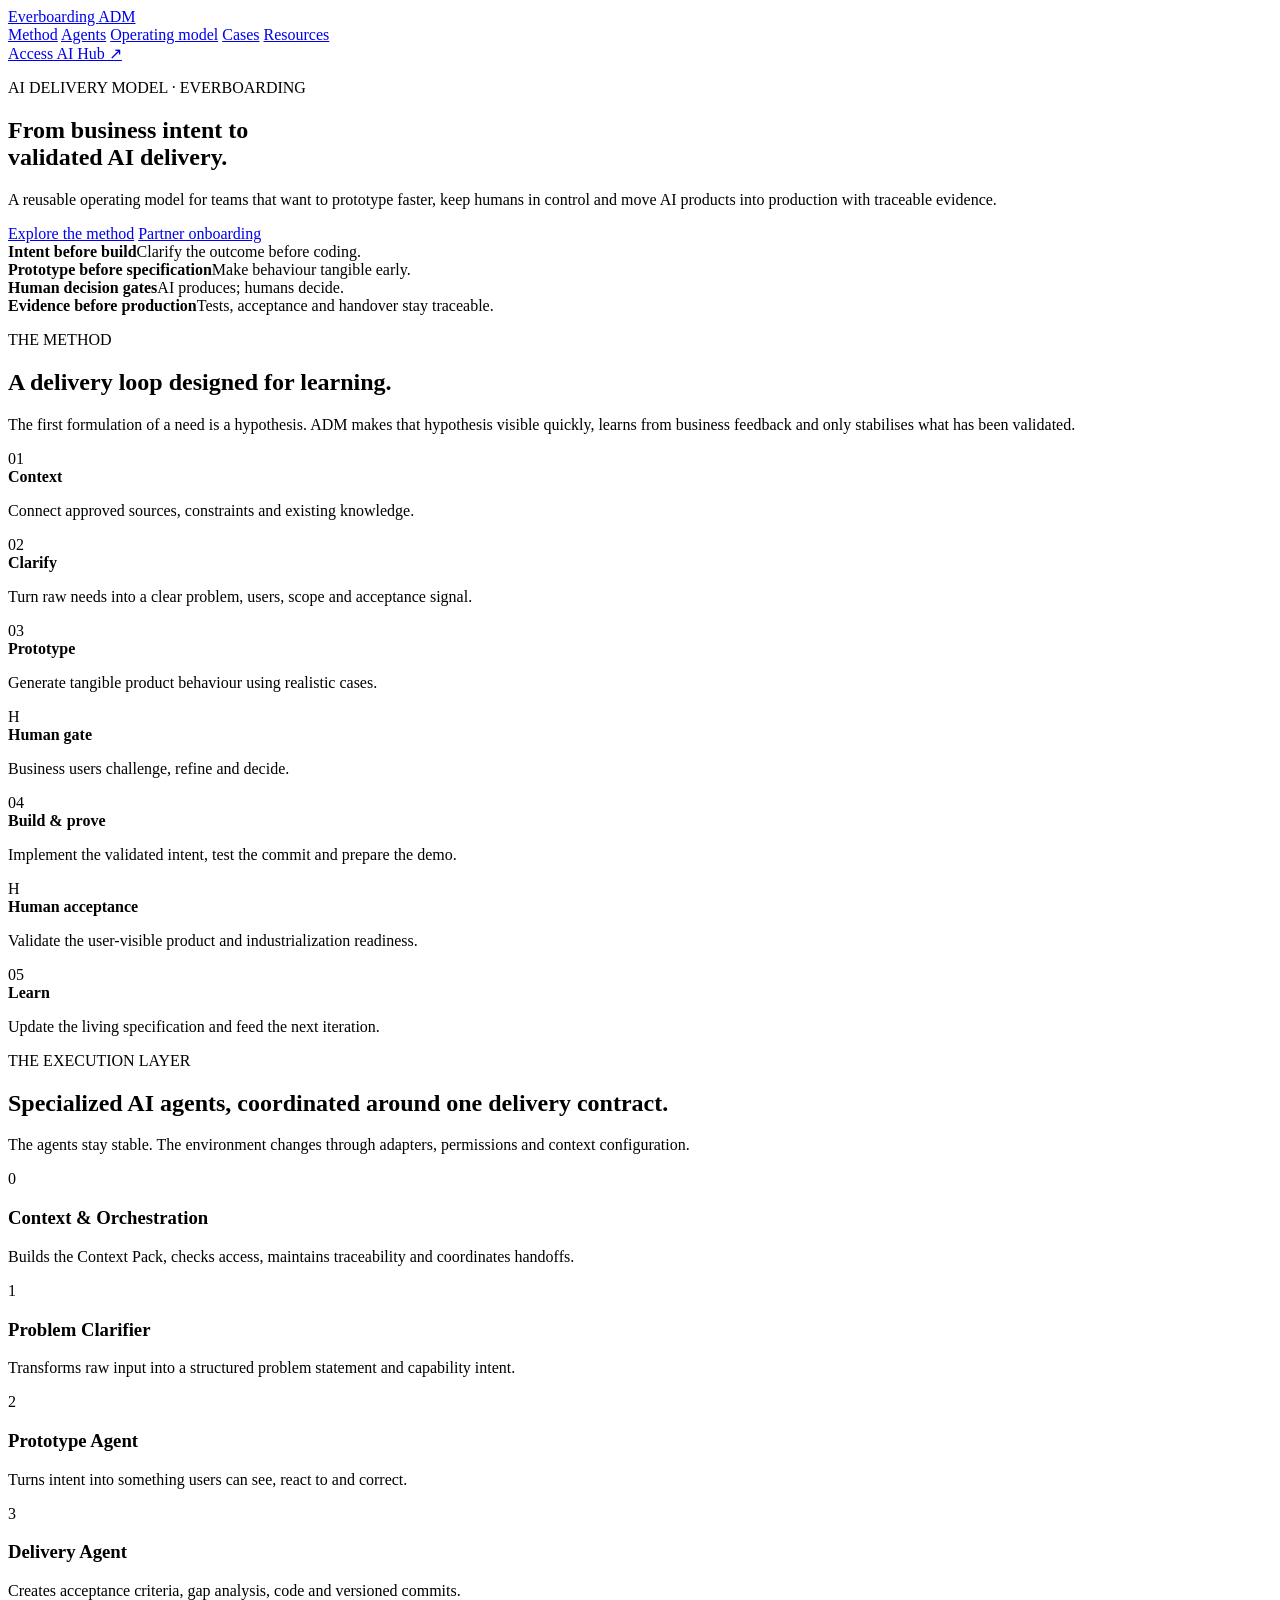
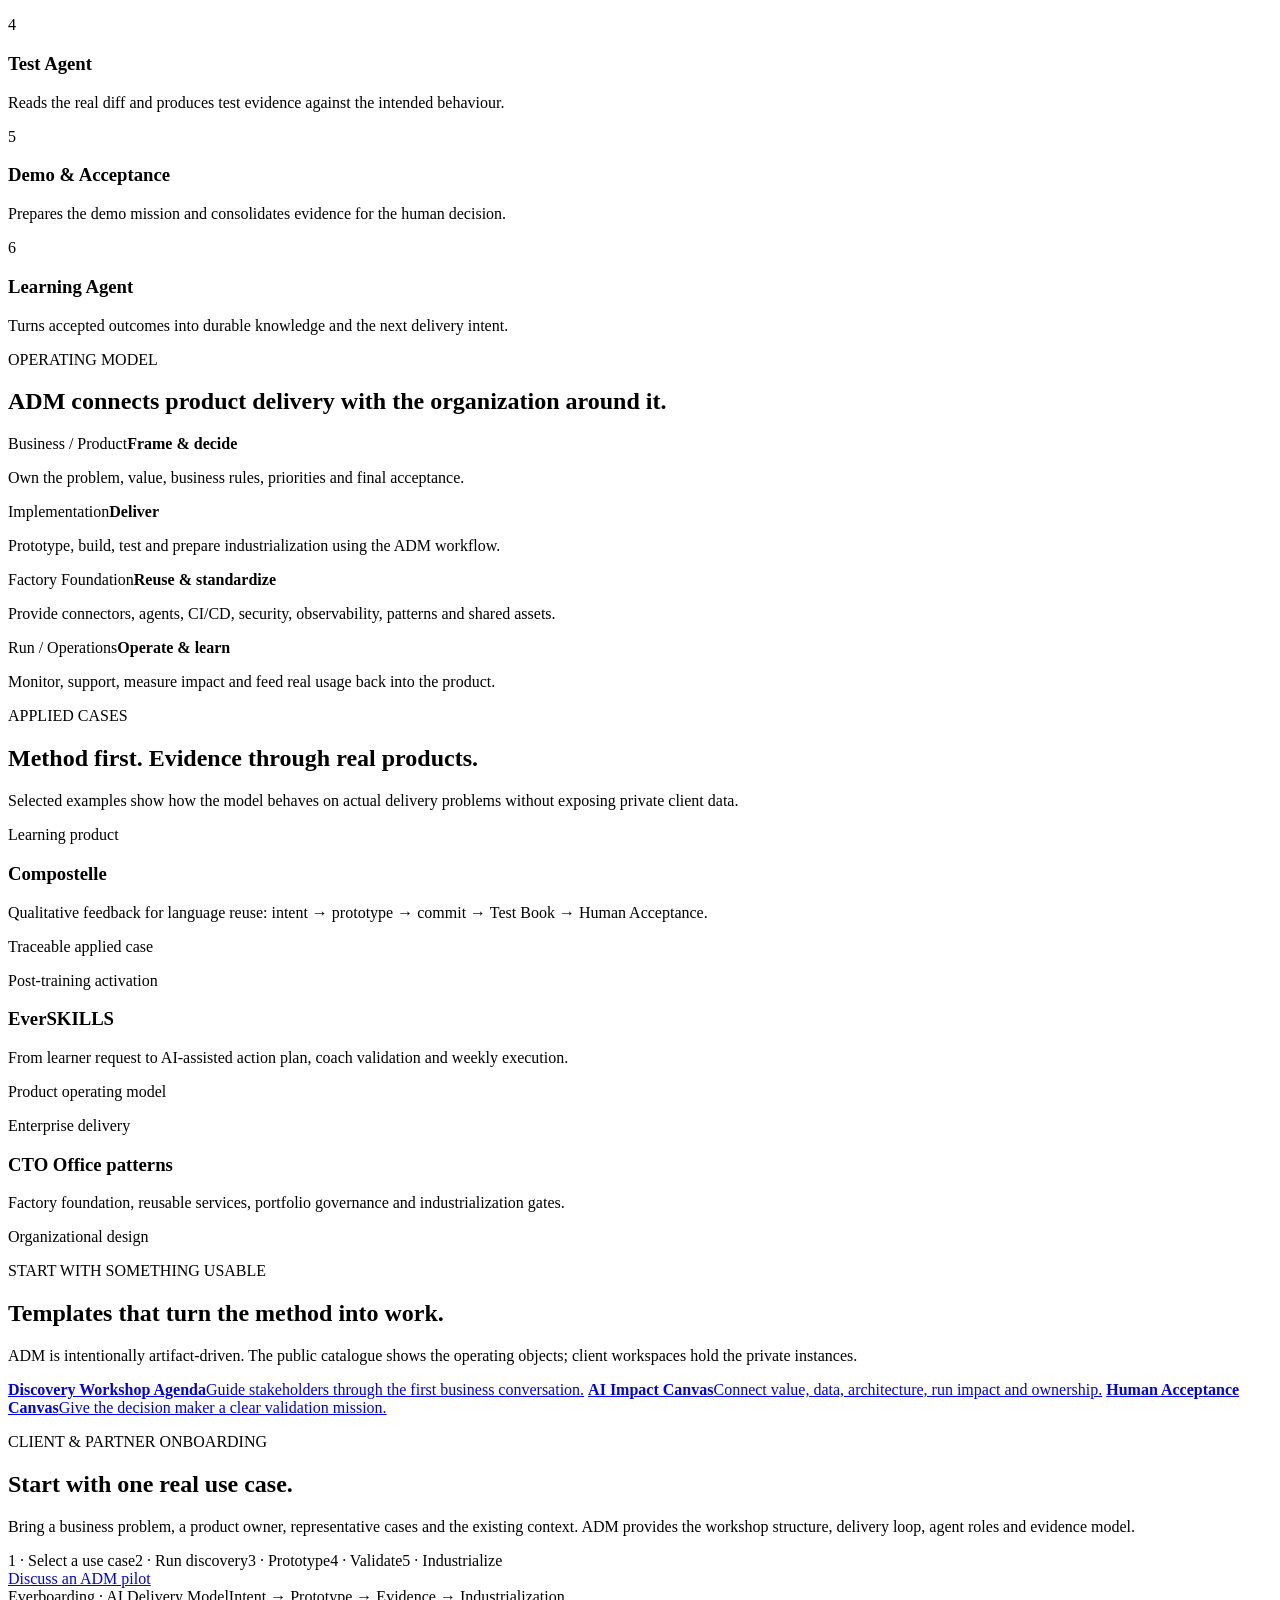
==== apps/adm-site/index.html @ 1e906384 "feat: add public ADM showcase site" ====
<!doctype html>
<html lang="en">
<head>
<meta charset="utf-8"/>
<meta name="viewport" content="width=device-width,initial-scale=1"/>
<meta name="description" content="AI Delivery Model by Everboarding — from business intent to validated, industrializable AI products."/>
<title>AI Delivery Model — Everboarding</title>
<link rel="stylesheet" href="./styles.css"/>
</head>
<body>
<header class="topbar">
  <a class="brand" href="#top">Everboarding <span>ADM</span></a>
  <nav>
    <a href="#method">Method</a>
    <a href="#agents">Agents</a>
    <a href="#operating-model">Operating model</a>
    <a href="#cases">Cases</a>
    <a href="#resources">Resources</a>
  </nav>
  <a class="workspace-link" href="https://hub.everboarding.fr">Access AI Hub ↗</a>
</header>

<main id="top">
  <section class="hero section">
    <p class="eyebrow">AI DELIVERY MODEL · EVERBOARDING</p>
    <h1>From business intent to<br><span>validated AI delivery.</span></h1>
    <p class="hero-copy">A reusable operating model for teams that want to prototype faster, keep humans in control and move AI products into production with traceable evidence.</p>
    <div class="hero-actions">
      <a class="primary" href="#method">Explore the method</a>
      <a class="secondary" href="#onboarding">Partner onboarding</a>
    </div>
    <div class="principles">
      <div><b>Intent before build</b><span>Clarify the outcome before coding.</span></div>
      <div><b>Prototype before specification</b><span>Make behaviour tangible early.</span></div>
      <div><b>Human decision gates</b><span>AI produces; humans decide.</span></div>
      <div><b>Evidence before production</b><span>Tests, acceptance and handover stay traceable.</span></div>
    </div>
  </section>

  <section id="method" class="section split">
    <div class="section-intro"><p class="eyebrow">THE METHOD</p><h2>A delivery loop designed for learning.</h2><p>The first formulation of a need is a hypothesis. ADM makes that hypothesis visible quickly, learns from business feedback and only stabilises what has been validated.</p></div>
    <div class="flow">
      <div class="flow-step"><span>01</span><div><b>Context</b><p>Connect approved sources, constraints and existing knowledge.</p></div></div>
      <div class="flow-step"><span>02</span><div><b>Clarify</b><p>Turn raw needs into a clear problem, users, scope and acceptance signal.</p></div></div>
      <div class="flow-step"><span>03</span><div><b>Prototype</b><p>Generate tangible product behaviour using realistic cases.</p></div></div>
      <div class="flow-step human"><span>H</span><div><b>Human gate</b><p>Business users challenge, refine and decide.</p></div></div>
      <div class="flow-step"><span>04</span><div><b>Build & prove</b><p>Implement the validated intent, test the commit and prepare the demo.</p></div></div>
      <div class="flow-step human"><span>H</span><div><b>Human acceptance</b><p>Validate the user-visible product and industrialization readiness.</p></div></div>
      <div class="flow-step"><span>05</span><div><b>Learn</b><p>Update the living specification and feed the next iteration.</p></div></div>
    </div>
  </section>

  <section id="agents" class="section">
    <div class="section-intro narrow"><p class="eyebrow">THE EXECUTION LAYER</p><h2>Specialized AI agents, coordinated around one delivery contract.</h2><p>The agents stay stable. The environment changes through adapters, permissions and context configuration.</p></div>
    <div class="agent-grid">
      <article><span>0</span><h3>Context & Orchestration</h3><p>Builds the Context Pack, checks access, maintains traceability and coordinates handoffs.</p></article>
      <article><span>1</span><h3>Problem Clarifier</h3><p>Transforms raw input into a structured problem statement and capability intent.</p></article>
      <article><span>2</span><h3>Prototype Agent</h3><p>Turns intent into something users can see, react to and correct.</p></article>
      <article><span>3</span><h3>Delivery Agent</h3><p>Creates acceptance criteria, gap analysis, code and versioned commits.</p></article>
      <article><span>4</span><h3>Test Agent</h3><p>Reads the real diff and produces test evidence against the intended behaviour.</p></article>
      <article><span>5</span><h3>Demo & Acceptance</h3><p>Prepares the demo mission and consolidates evidence for the human decision.</p></article>
      <article><span>6</span><h3>Learning Agent</h3><p>Turns accepted outcomes into durable knowledge and the next delivery intent.</p></article>
    </div>
  </section>

  <section id="operating-model" class="section band">
    <div class="section-intro narrow"><p class="eyebrow">OPERATING MODEL</p><h2>ADM connects product delivery with the organization around it.</h2></div>
    <div class="operating-grid">
      <div><span>Business / Product</span><b>Frame & decide</b><p>Own the problem, value, business rules, priorities and final acceptance.</p></div>
      <div><span>Implementation</span><b>Deliver</b><p>Prototype, build, test and prepare industrialization using the ADM workflow.</p></div>
      <div><span>Factory Foundation</span><b>Reuse & standardize</b><p>Provide connectors, agents, CI/CD, security, observability, patterns and shared assets.</p></div>
      <div><span>Run / Operations</span><b>Operate & learn</b><p>Monitor, support, measure impact and feed real usage back into the product.</p></div>
    </div>
  </section>

  <section id="cases" class="section">
    <div class="section-intro narrow"><p class="eyebrow">APPLIED CASES</p><h2>Method first. Evidence through real products.</h2><p>Selected examples show how the model behaves on actual delivery problems without exposing private client data.</p></div>
    <div class="case-grid">
      <article><p class="case-tag">Learning product</p><h3>Compostelle</h3><p>Qualitative feedback for language reuse: intent → prototype → commit → Test Book → Human Acceptance.</p><span>Traceable applied case</span></article>
      <article><p class="case-tag">Post-training activation</p><h3>EverSKILLS</h3><p>From learner request to AI-assisted action plan, coach validation and weekly execution.</p><span>Product operating model</span></article>
      <article><p class="case-tag">Enterprise delivery</p><h3>CTO Office patterns</h3><p>Factory foundation, reusable services, portfolio governance and industrialization gates.</p><span>Organizational design</span></article>
    </div>
  </section>

  <section id="resources" class="section split">
    <div class="section-intro"><p class="eyebrow">START WITH SOMETHING USABLE</p><h2>Templates that turn the method into work.</h2><p>ADM is intentionally artifact-driven. The public catalogue shows the operating objects; client workspaces hold the private instances.</p></div>
    <div class="resource-list">
      <a href="https://github.com/valNg1/AIdeliverymodel/blob/main/templates/discovery-workshop-agenda.md" target="_blank"><b>Discovery Workshop Agenda</b><span>Guide stakeholders through the first business conversation.</span></a>
      <a href="https://github.com/valNg1/AIdeliverymodel/blob/main/templates/ai-impact-canvas.md" target="_blank"><b>AI Impact Canvas</b><span>Connect value, data, architecture, run impact and ownership.</span></a>
      <a href="https://github.com/valNg1/AIdeliverymodel/blob/main/templates/human-acceptance-canvas.md" target="_blank"><b>Human Acceptance Canvas</b><span>Give the decision maker a clear validation mission.</span></a>
    </div>
  </section>

  <section id="onboarding" class="section onboarding">
    <p class="eyebrow">CLIENT & PARTNER ONBOARDING</p>
    <h2>Start with one real use case.</h2>
    <p>Bring a business problem, a product owner, representative cases and the existing context. ADM provides the workshop structure, delivery loop, agent roles and evidence model.</p>
    <div class="onboarding-steps">
      <span>1 · Select a use case</span><span>2 · Run discovery</span><span>3 · Prototype</span><span>4 · Validate</span><span>5 · Industrialize</span>
    </div>
    <a class="primary" href="mailto:contact@everboarding.fr">Discuss an ADM pilot</a>
  </section>
</main>

<footer><span>Everboarding · AI Delivery Model</span><span>Intent → Prototype → Evidence → Industrialization</span></footer>
</body>
</html>
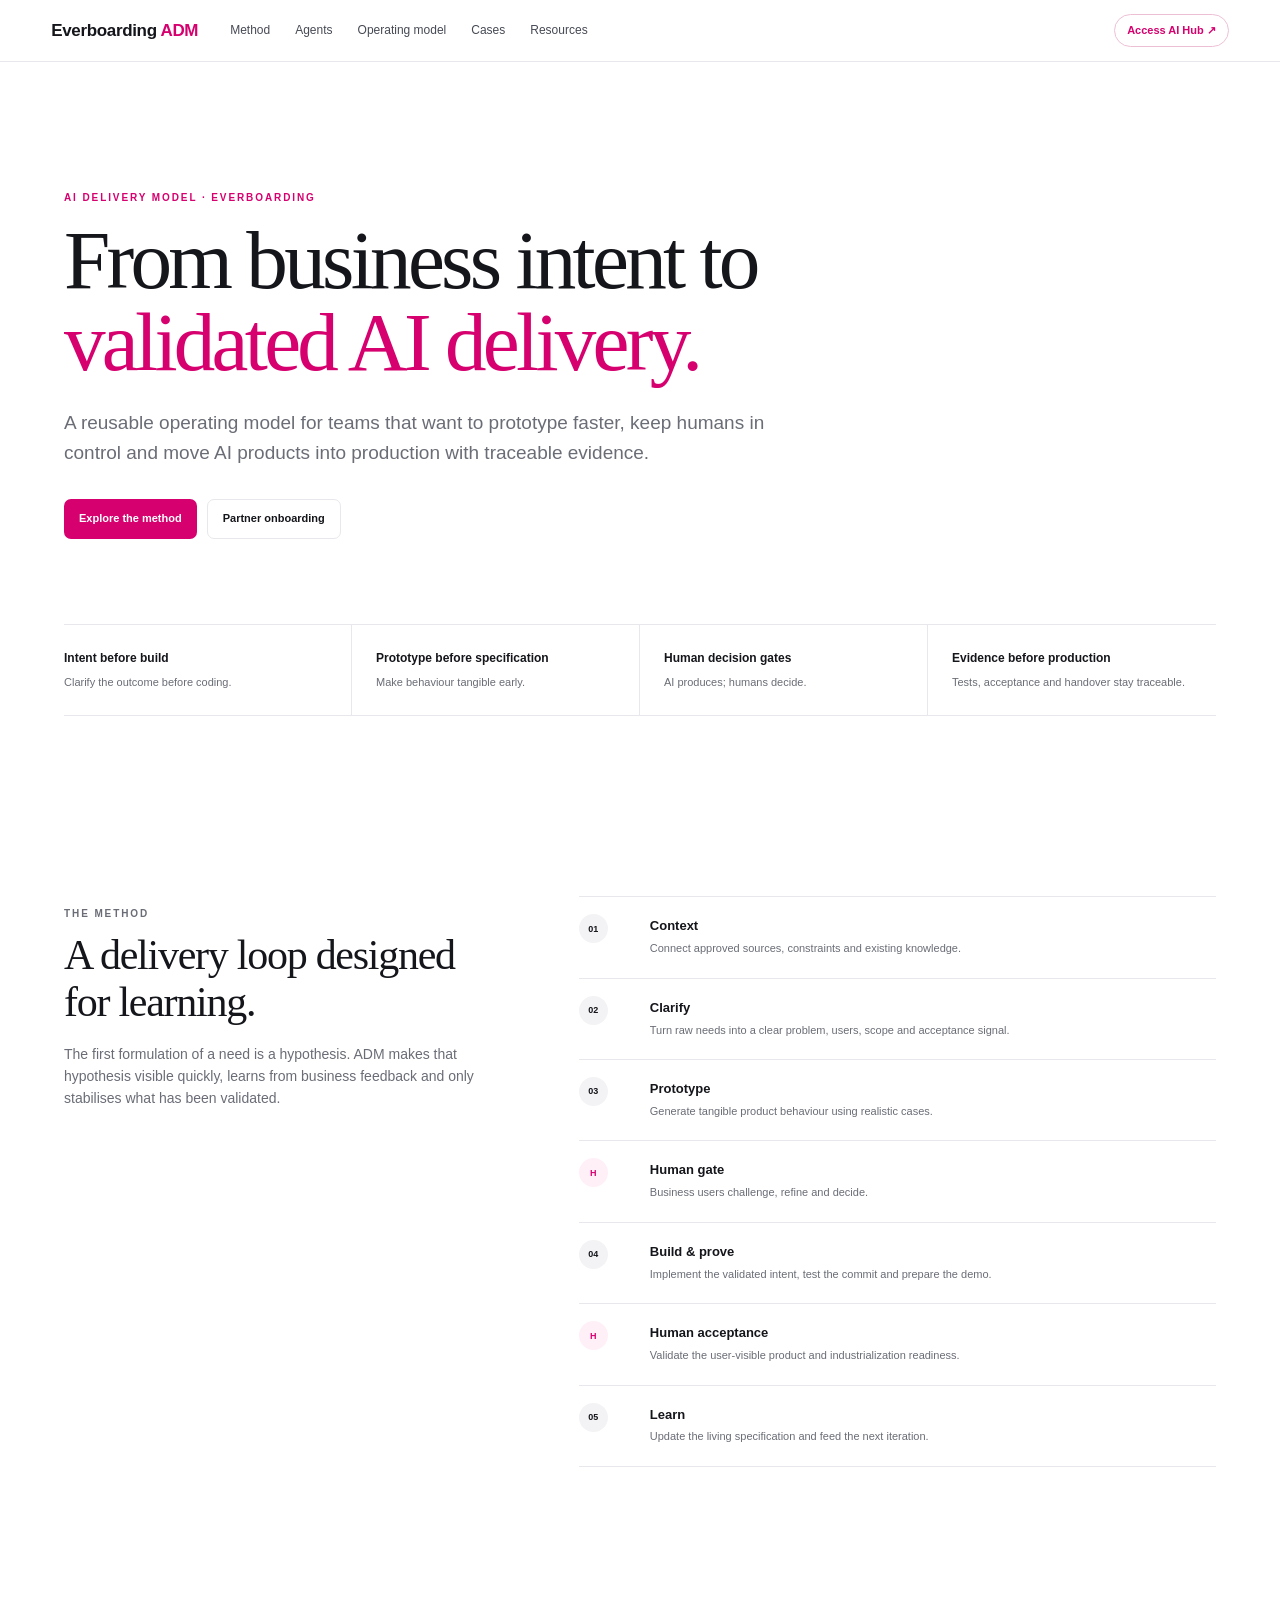
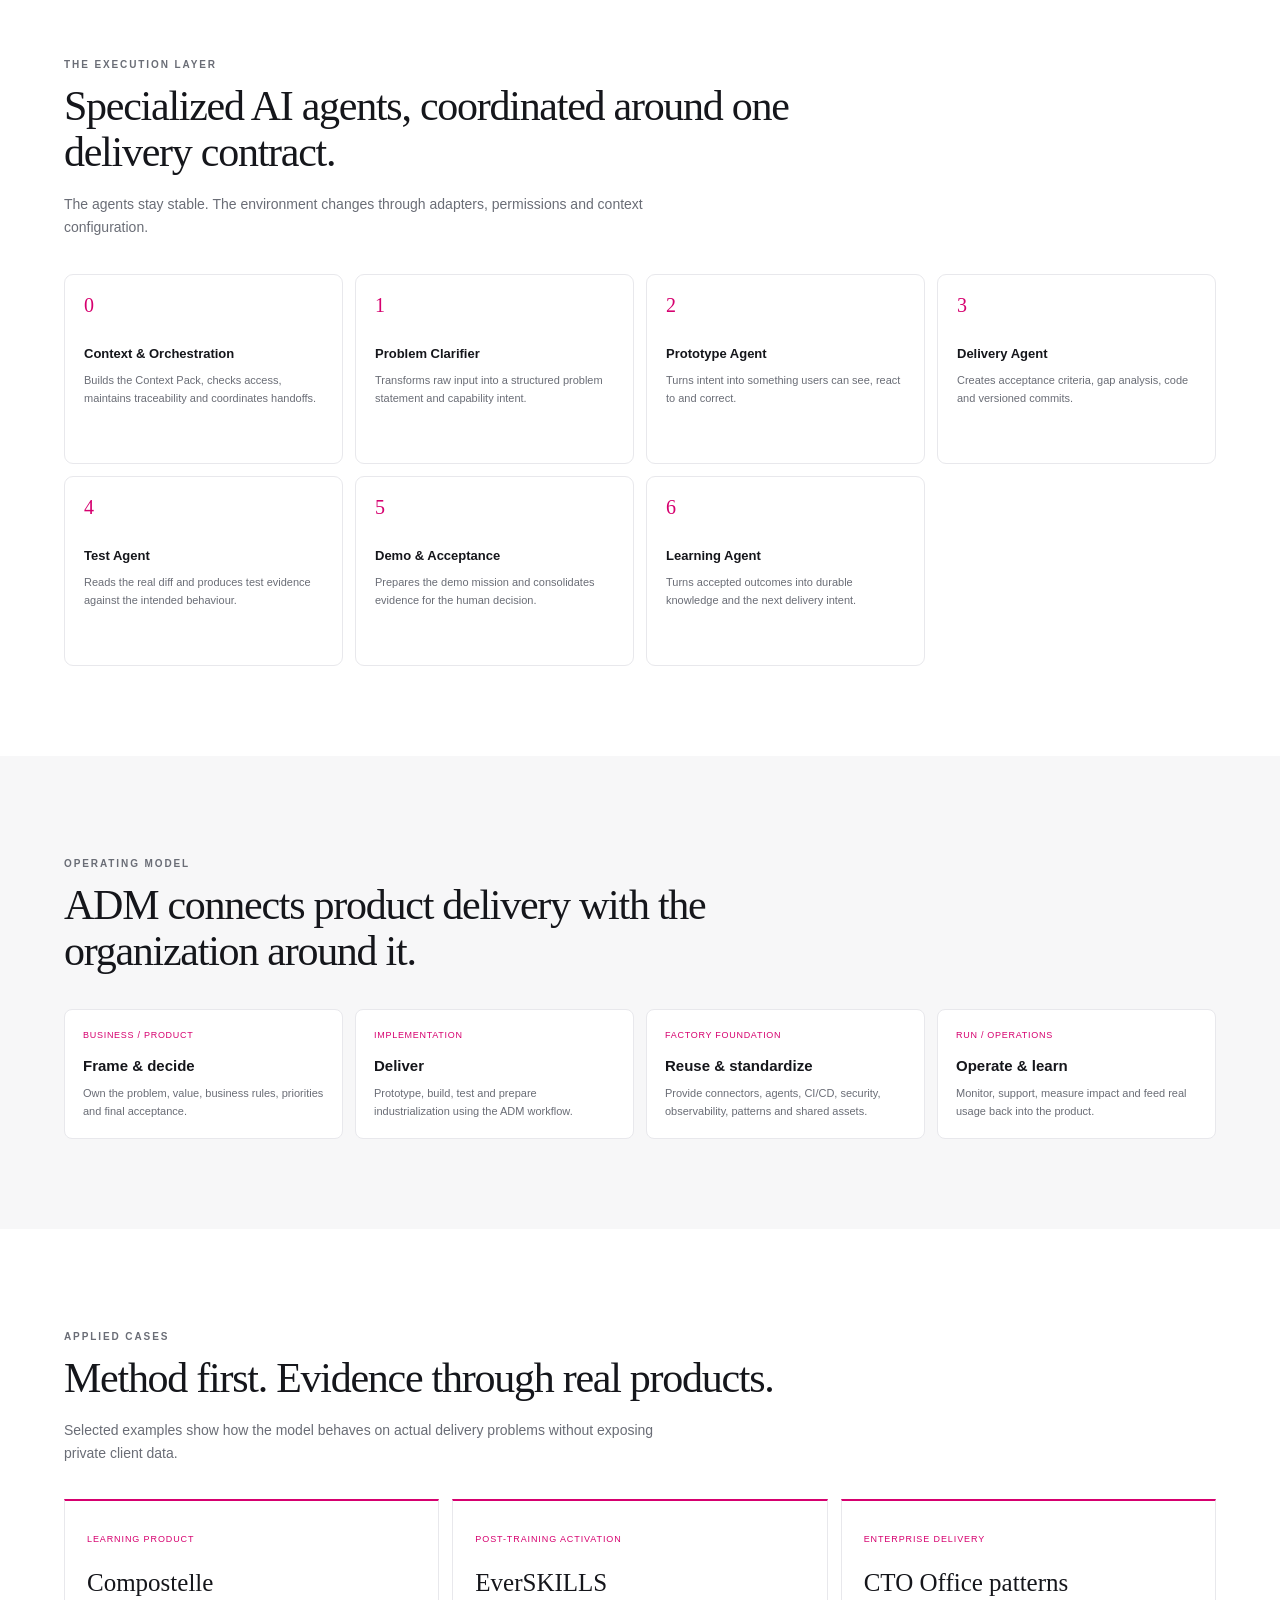
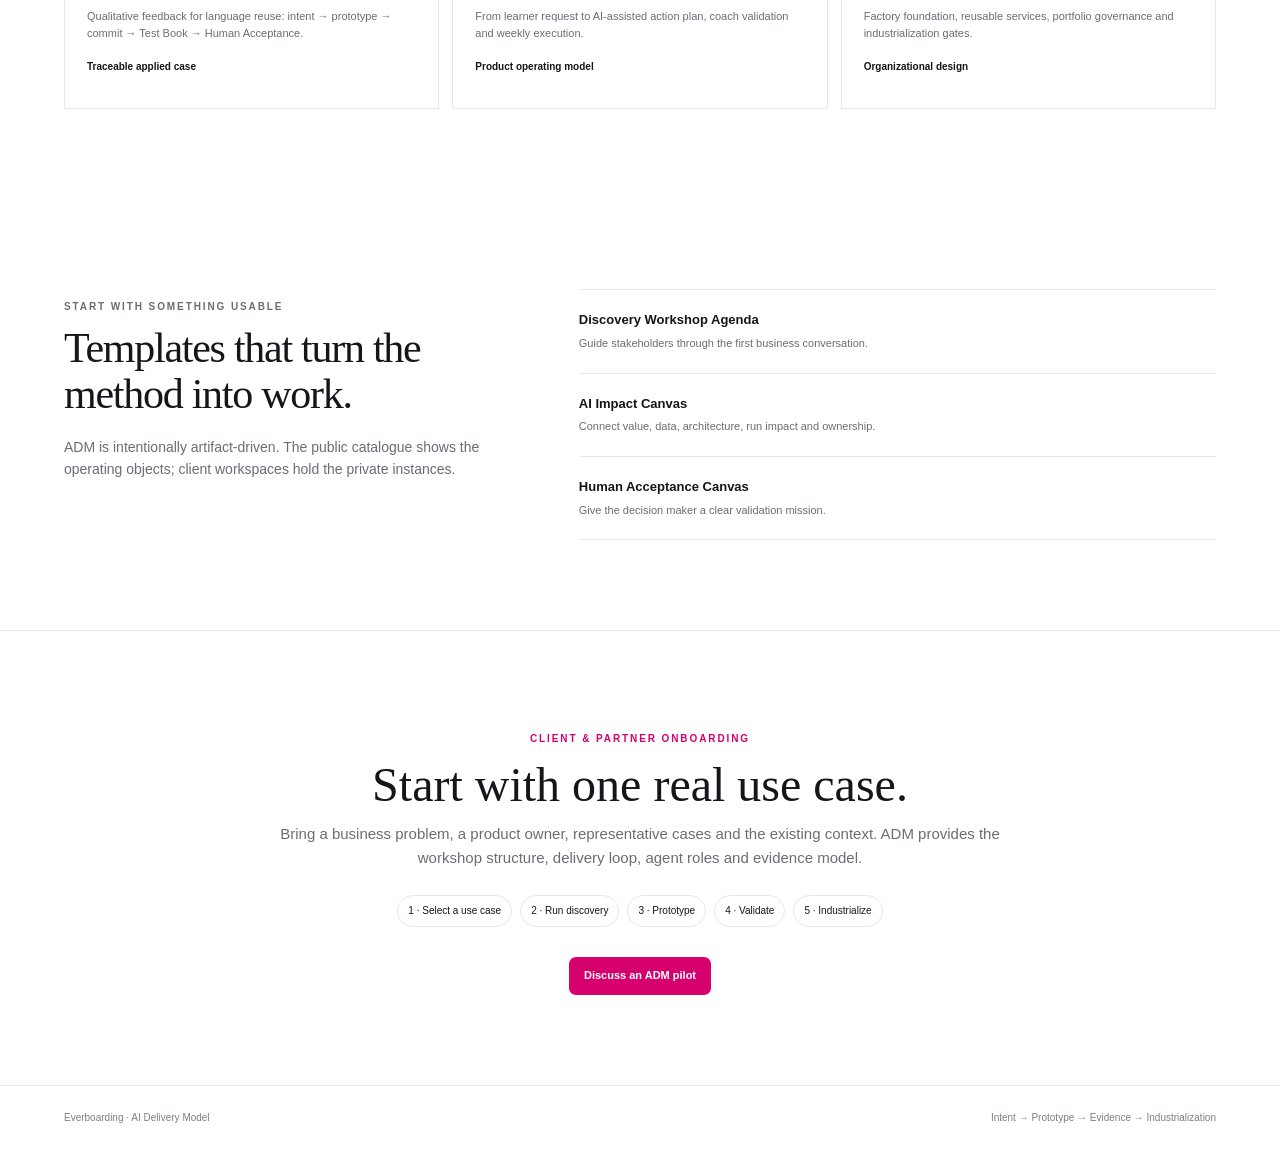
==== commit 9b614f1c: "fix: route ADM pilot CTA to Everboarding site" ====
--- a/apps/adm-site/index.html
+++ b/apps/adm-site/index.html
@@ -98,7 +98,7 @@
     <div class="onboarding-steps">
       <span>1 · Select a use case</span><span>2 · Run discovery</span><span>3 · Prototype</span><span>4 · Validate</span><span>5 · Industrialize</span>
     </div>
-    <a class="primary" href="mailto:contact@everboarding.fr">Discuss an ADM pilot</a>
+    <a class="primary" href="https://everboarding.fr" target="_blank" rel="noopener">Discuss an ADM pilot</a>
   </section>
 </main>
 
--- a/apps/adm-site/styles.css
+++ b/apps/adm-site/styles.css
@@ -0,0 +1 @@
+:root{--accent:#d6006f;--ink:#15161b;--muted:#6a6d76;--line:#e8e8ec;--soft:#f7f7f8;--rose:#fff5fa}*{box-sizing:border-box}html{scroll-behavior:smooth}body{margin:0;background:#fff;color:var(--ink);font:14px/1.6 "Segoe UI",Arial,sans-serif;-webkit-font-smoothing:antialiased}a{text-decoration:none;color:inherit}.topbar{height:62px;padding:0 4vw;display:flex;align-items:center;gap:32px;border-bottom:1px solid var(--line);position:sticky;top:0;background:rgba(255,255,255,.96);backdrop-filter:blur(10px);z-index:20}.brand{font-size:17px;font-weight:650;letter-spacing:-.02em;white-space:nowrap}.brand span{color:var(--accent)}nav{display:flex;gap:25px;flex:1}nav a{font-size:12px;color:#464a54}.workspace-link{font-size:11px;font-weight:650;color:var(--accent);border:1px solid #edbfd5;border-radius:999px;padding:7px 12px}.section{max-width:1280px;margin:auto;padding:90px 5vw}.hero{padding-top:118px}.eyebrow{font-size:10px;letter-spacing:.19em;font-weight:800;color:var(--accent);text-transform:uppercase}.hero h1{font:400 clamp(48px,6.5vw,86px)/.98 Georgia,"Times New Roman",serif;letter-spacing:-.045em;margin:14px 0 25px;max-width:1050px}.hero h1 span{color:var(--accent)}.hero-copy{max-width:760px;font-size:19px;color:var(--muted);line-height:1.55}.hero-actions{display:flex;gap:10px;margin-top:32px}.primary,.secondary{display:inline-flex;align-items:center;justify-content:center;border-radius:7px;padding:10px 15px;font-size:11px;font-weight:700}.primary{background:var(--accent);color:#fff}.secondary{border:1px solid var(--line);background:#fff}.principles{display:grid;grid-template-columns:repeat(4,1fr);gap:0;margin-top:85px;border-top:1px solid var(--line);border-bottom:1px solid var(--line)}.principles div{padding:24px 24px 24px 0;border-right:1px solid var(--line)}.principles div+div{padding-left:24px}.principles div:last-child{border-right:0}.principles b,.principles span{display:block}.principles b{font-size:12px;margin-bottom:6px}.principles span{font-size:11px;color:var(--muted)}.split{display:grid;grid-template-columns:.8fr 1.2fr;gap:90px;align-items:start}.section-intro h2{font:400 42px/1.1 Georgia,serif;letter-spacing:-.03em;margin:9px 0 18px}.section-intro p{color:var(--muted);max-width:590px}.narrow{max-width:760px}.flow{border-top:1px solid var(--line)}.flow-step{display:grid;grid-template-columns:55px 1fr;gap:16px;padding:17px 0;border-bottom:1px solid var(--line)}.flow-step>span{width:29px;height:29px;border-radius:50%;display:grid;place-items:center;background:#f3f3f5;font-size:9px;font-weight:700}.flow-step.human>span{background:#fff0f7;color:var(--accent)}.flow-step b{font-size:13px}.flow-step p{font-size:11px;color:var(--muted);margin:3px 0}.agent-grid{display:grid;grid-template-columns:repeat(4,1fr);gap:12px;margin-top:36px}.agent-grid article{border:1px solid var(--line);border-radius:9px;padding:19px;min-height:190px}.agent-grid article>span{font:20px Georgia,serif;color:var(--accent)}.agent-grid h3{font-size:13px;margin:25px 0 8px}.agent-grid p{font-size:11px;color:var(--muted);margin:0}.band{max-width:none;background:var(--soft);padding-left:max(5vw,calc((100vw - 1280px)/2 + 5vw));padding-right:max(5vw,calc((100vw - 1280px)/2 + 5vw))}.operating-grid{display:grid;grid-template-columns:repeat(4,1fr);gap:12px;margin-top:34px}.operating-grid div{background:#fff;border:1px solid var(--line);padding:18px;border-radius:8px}.operating-grid span,.operating-grid b{display:block}.operating-grid span{font-size:9px;text-transform:uppercase;letter-spacing:.08em;color:var(--accent)}.operating-grid b{font-size:15px;margin:12px 0 7px}.operating-grid p{font-size:11px;color:var(--muted);margin:0}.case-grid{display:grid;grid-template-columns:repeat(3,1fr);gap:13px;margin-top:35px}.case-grid article{border-top:2px solid var(--accent);background:#fff;border-left:1px solid var(--line);border-right:1px solid var(--line);border-bottom:1px solid var(--line);padding:22px;min-height:210px}.case-tag{font-size:9px!important;color:var(--accent)!important;text-transform:uppercase;letter-spacing:.1em}.case-grid h3{font:400 25px Georgia,serif;margin:22px 0 10px}.case-grid p{font-size:11px;color:var(--muted)}.case-grid span{font-size:10px;font-weight:700}.resource-list{border-top:1px solid var(--line)}.resource-list a{display:block;padding:20px 0;border-bottom:1px solid var(--line)}.resource-list b,.resource-list span{display:block}.resource-list b{font-size:13px}.resource-list span{font-size:11px;color:var(--muted);margin-top:4px}.onboarding{text-align:center;border-top:1px solid var(--line)}.onboarding h2{font:400 48px Georgia,serif;margin:10px 0}.onboarding>p:not(.eyebrow){max-width:780px;margin:0 auto 24px;color:var(--muted);font-size:15px}.onboarding-steps{display:flex;justify-content:center;gap:8px;flex-wrap:wrap;margin:25px 0 30px}.onboarding-steps span{font-size:10px;border:1px solid var(--line);padding:7px 10px;border-radius:999px}footer{border-top:1px solid var(--line);padding:24px 5vw;display:flex;justify-content:space-between;color:#7b7f88;font-size:10px}@media(max-width:900px){nav{display:none}.workspace-link{margin-left:auto}.principles,.agent-grid,.operating-grid,.case-grid{grid-template-columns:1fr 1fr}.split{grid-template-columns:1fr;gap:35px}.hero h1{font-size:53px}}@media(max-width:600px){.section{padding:65px 24px}.topbar{padding:0 20px}.principles,.agent-grid,.operating-grid,.case-grid{grid-template-columns:1fr}.principles div,.principles div+div{padding:18px 0;border-right:0;border-bottom:1px solid var(--line)}.principles div:last-child{border-bottom:0}.hero h1{font-size:44px}.hero-copy{font-size:16px}footer{flex-direction:column;gap:5px}}
